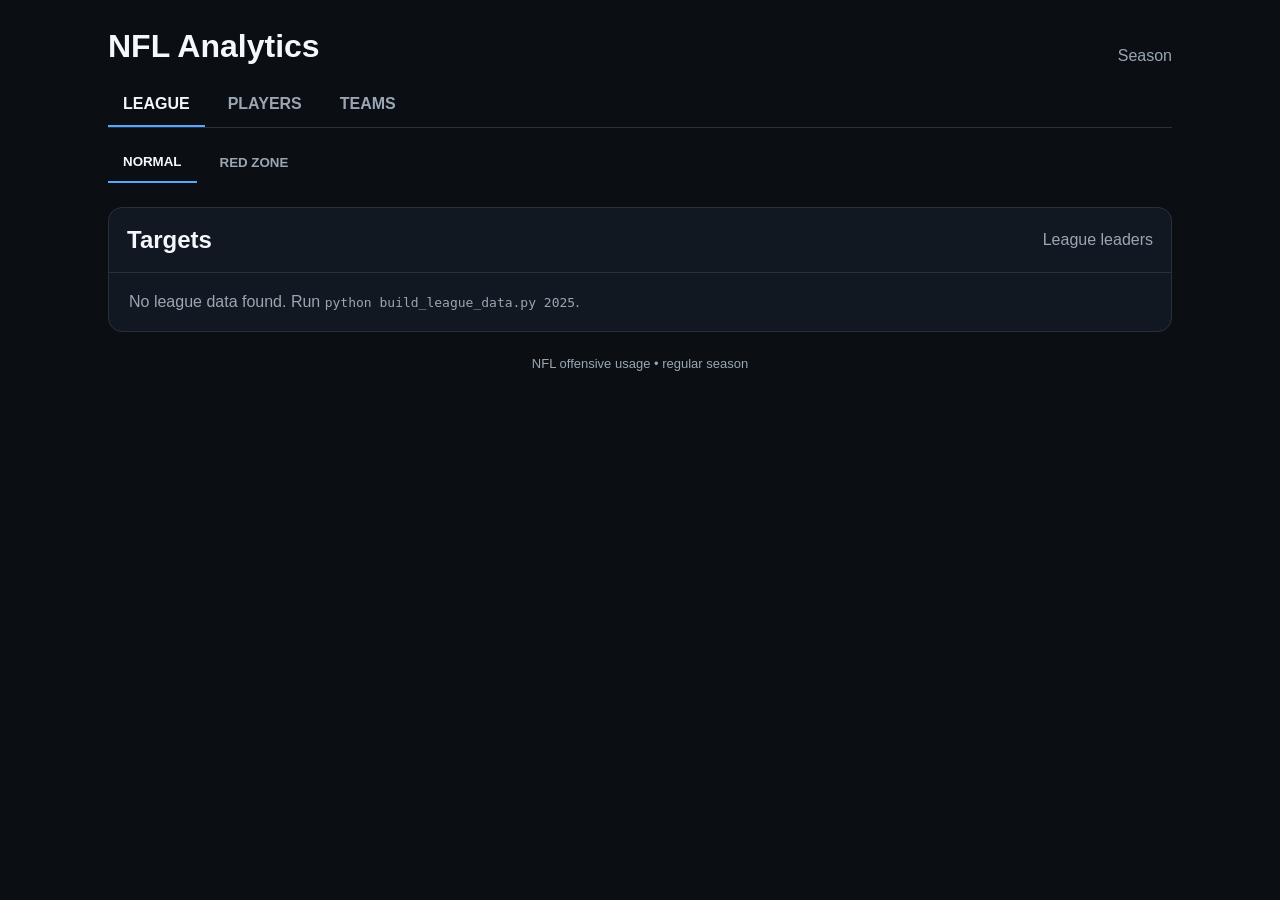
==== index.html @ 1351a9df "Add files via upload" ====
<!doctype html><html><head><meta charset="utf-8"><meta name="viewport" content="width=device-width,initial-scale=1"><meta http-equiv="refresh" content="0; url=league.html"><title>NFL Analytics</title></head><body><p>Opening NFL Analytics…</p><script>location.replace('league.html')</script></body></html>
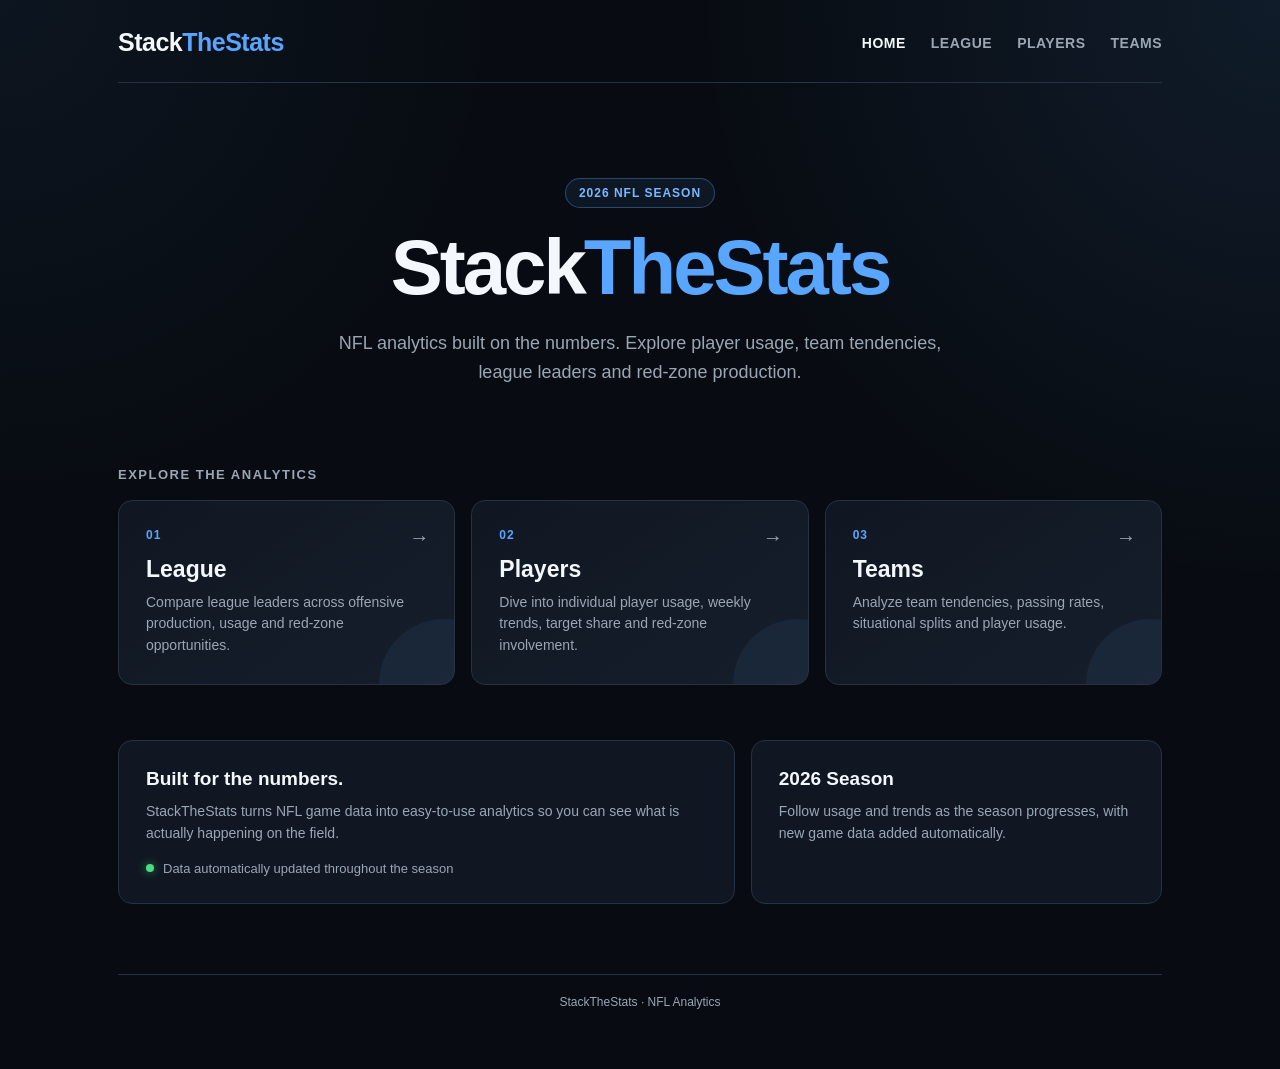
==== commit 53e4b1de: "Update index.html" ====
--- a/index.html
+++ b/index.html
@@ -1 +1,465 @@
-<!doctype html><html><head><meta charset="utf-8"><meta name="viewport" content="width=device-width,initial-scale=1"><meta http-equiv="refresh" content="0; url=league.html"><title>NFL Analytics</title></head><body><p>Opening NFL Analytics…</p><script>location.replace('league.html')</script></body></html>
+<!doctype html>
+<html lang="en">
+
+<head>
+<meta charset="utf-8">
+<meta name="viewport" content="width=device-width, initial-scale=1">
+
+<title>StackTheStats | NFL Analytics</title>
+
+<style>
+:root {
+    --bg: #080c12;
+    --panel: #101722;
+    --panel2: #151e2b;
+    --text: #f4f7fb;
+    --muted: #9aa6b2;
+    --line: #263242;
+    --accent: #58a6ff;
+    --accent2: #79b8ff;
+}
+
+* {
+    box-sizing: border-box;
+}
+
+html {
+    scroll-behavior: smooth;
+}
+
+body {
+    margin: 0;
+    background:
+        radial-gradient(circle at top right, rgba(88,166,255,.10), transparent 35%),
+        radial-gradient(circle at top left, rgba(88,166,255,.06), transparent 30%),
+        var(--bg);
+    color: var(--text);
+    font-family: Arial, Helvetica, sans-serif;
+}
+
+a {
+    color: inherit;
+    text-decoration: none;
+}
+
+.container {
+    max-width: 1100px;
+    margin: 0 auto;
+    padding: 28px 28px 60px;
+}
+
+/* =========================
+   HEADER
+========================= */
+
+.header {
+    display: flex;
+    align-items: center;
+    justify-content: space-between;
+    gap: 25px;
+    padding-bottom: 25px;
+    border-bottom: 1px solid var(--line);
+}
+
+.brand {
+    font-size: 25px;
+    font-weight: 800;
+    letter-spacing: -0.5px;
+}
+
+.brand span {
+    color: var(--accent);
+}
+
+.nav {
+    display: flex;
+    align-items: center;
+    gap: 25px;
+}
+
+.nav a {
+    color: var(--muted);
+    font-size: 14px;
+    font-weight: 700;
+    letter-spacing: .5px;
+    transition: .2s ease;
+}
+
+.nav a:hover,
+.nav a.active {
+    color: var(--text);
+}
+
+/* =========================
+   HERO
+========================= */
+
+.hero {
+    padding: 95px 0 80px;
+    text-align: center;
+}
+
+.hero-badge {
+    display: inline-block;
+    padding: 7px 13px;
+    border: 1px solid rgba(88,166,255,.35);
+    border-radius: 999px;
+    background: rgba(88,166,255,.08);
+    color: var(--accent2);
+    font-size: 12px;
+    font-weight: 700;
+    letter-spacing: 1px;
+    text-transform: uppercase;
+    margin-bottom: 22px;
+}
+
+.hero h1 {
+    margin: 0;
+    font-size: clamp(46px, 8vw, 78px);
+    line-height: .95;
+    letter-spacing: -3px;
+    font-weight: 900;
+}
+
+.hero h1 span {
+    color: var(--accent);
+}
+
+.hero p {
+    max-width: 650px;
+    margin: 25px auto 0;
+    color: var(--muted);
+    font-size: 18px;
+    line-height: 1.6;
+}
+
+/* =========================
+   ANALYTICS CARDS
+========================= */
+
+.section-title {
+    margin: 0 0 18px;
+    font-size: 13px;
+    color: var(--muted);
+    font-weight: 800;
+    letter-spacing: 1.5px;
+    text-transform: uppercase;
+}
+
+.cards {
+    display: grid;
+    grid-template-columns: repeat(3, 1fr);
+    gap: 16px;
+}
+
+.card {
+    position: relative;
+    overflow: hidden;
+    background: linear-gradient(145deg, var(--panel), var(--panel2));
+    border: 1px solid var(--line);
+    border-radius: 14px;
+    padding: 27px;
+    min-height: 185px;
+    transition: transform .2s ease, border-color .2s ease, box-shadow .2s ease;
+}
+
+.card::after {
+    content: "";
+    position: absolute;
+    width: 130px;
+    height: 130px;
+    right: -55px;
+    bottom: -65px;
+    background: var(--accent);
+    opacity: .07;
+    border-radius: 50%;
+}
+
+.card:hover {
+    transform: translateY(-3px);
+    border-color: rgba(88,166,255,.55);
+    box-shadow: 0 12px 35px rgba(0,0,0,.25);
+}
+
+.card-number {
+    color: var(--accent);
+    font-size: 12px;
+    font-weight: 800;
+    letter-spacing: 1px;
+}
+
+.card h2 {
+    margin: 14px 0 9px;
+    font-size: 23px;
+}
+
+.card p {
+    margin: 0;
+    color: var(--muted);
+    font-size: 14px;
+    line-height: 1.55;
+}
+
+.card-arrow {
+    position: absolute;
+    right: 25px;
+    top: 25px;
+    color: var(--muted);
+    font-size: 20px;
+}
+
+/* =========================
+   INFO SECTION
+========================= */
+
+.info {
+    margin-top: 55px;
+    display: grid;
+    grid-template-columns: 1.5fr 1fr;
+    gap: 16px;
+}
+
+.info-card {
+    background: var(--panel);
+    border: 1px solid var(--line);
+    border-radius: 14px;
+    padding: 27px;
+}
+
+.info-card h3 {
+    margin: 0 0 10px;
+    font-size: 19px;
+}
+
+.info-card p {
+    margin: 0;
+    color: var(--muted);
+    font-size: 14px;
+    line-height: 1.6;
+}
+
+.status {
+    display: flex;
+    align-items: center;
+    gap: 9px;
+    margin-top: 16px;
+    color: var(--muted);
+    font-size: 13px;
+}
+
+.status-dot {
+    width: 8px;
+    height: 8px;
+    border-radius: 50%;
+    background: #4ade80;
+    box-shadow: 0 0 10px rgba(74,222,128,.6);
+}
+
+/* =========================
+   FOOTER
+========================= */
+
+.footer {
+    margin-top: 70px;
+    padding-top: 20px;
+    border-top: 1px solid var(--line);
+    color: var(--muted);
+    font-size: 12px;
+    text-align: center;
+}
+
+/* =========================
+   MOBILE
+========================= */
+
+@media (max-width: 750px) {
+
+    .container {
+        padding-left: 22px;
+        padding-right: 22px;
+    }
+
+    .header {
+        flex-direction: column;
+        align-items: flex-start;
+    }
+
+    .nav {
+        width: 100%;
+        justify-content: space-between;
+        gap: 10px;
+    }
+
+    .hero {
+        padding: 70px 0 55px;
+    }
+
+    .hero h1 {
+        letter-spacing: -2px;
+    }
+
+    .hero p {
+        font-size: 16px;
+    }
+
+    .cards {
+        grid-template-columns: 1fr;
+    }
+
+    .info {
+        grid-template-columns: 1fr;
+    }
+}
+</style>
+
+</head>
+
+<body>
+
+<div class="container">
+
+    <header class="header">
+
+        <a href="index.html" class="brand">
+            Stack<span>TheStats</span>
+        </a>
+
+        <nav class="nav">
+            <a href="index.html" class="active">HOME</a>
+            <a href="league.html">LEAGUE</a>
+            <a href="players.html">PLAYERS</a>
+            <a href="teams.html">TEAMS</a>
+        </nav>
+
+    </header>
+
+
+    <main>
+
+        <section class="hero">
+
+            <div class="hero-badge">
+                2026 NFL Season
+            </div>
+
+            <h1>
+                Stack<span>TheStats</span>
+            </h1>
+
+            <p>
+                NFL analytics built on the numbers.
+                Explore player usage, team tendencies,
+                league leaders and red-zone production.
+            </p>
+
+        </section>
+
+
+        <section>
+
+            <div class="section-title">
+                Explore the Analytics
+            </div>
+
+            <div class="cards">
+
+                <a href="league.html" class="card">
+
+                    <div class="card-number">01</div>
+
+                    <div class="card-arrow">→</div>
+
+                    <h2>League</h2>
+
+                    <p>
+                        Compare league leaders across
+                        offensive production, usage and
+                        red-zone opportunities.
+                    </p>
+
+                </a>
+
+
+                <a href="players.html" class="card">
+
+                    <div class="card-number">02</div>
+
+                    <div class="card-arrow">→</div>
+
+                    <h2>Players</h2>
+
+                    <p>
+                        Dive into individual player usage,
+                        weekly trends, target share and
+                        red-zone involvement.
+                    </p>
+
+                </a>
+
+
+                <a href="teams.html" class="card">
+
+                    <div class="card-number">03</div>
+
+                    <div class="card-arrow">→</div>
+
+                    <h2>Teams</h2>
+
+                    <p>
+                        Analyze team tendencies, passing
+                        rates, situational splits and
+                        player usage.
+                    </p>
+
+                </a>
+
+            </div>
+
+        </section>
+
+
+        <section class="info">
+
+            <div class="info-card">
+
+                <h3>Built for the numbers.</h3>
+
+                <p>
+                    StackTheStats turns NFL game data into
+                    easy-to-use analytics so you can see
+                    what is actually happening on the field.
+                </p>
+
+                <div class="status">
+                    <div class="status-dot"></div>
+                    Data automatically updated throughout the season
+                </div>
+
+            </div>
+
+
+            <div class="info-card">
+
+                <h3>2026 Season</h3>
+
+                <p>
+                    Follow usage and trends as the season
+                    progresses, with new game data added
+                    automatically.
+                </p>
+
+            </div>
+
+        </section>
+
+    </main>
+
+
+    <footer class="footer">
+        StackTheStats · NFL Analytics
+    </footer>
+
+</div>
+
+</body>
+</html>
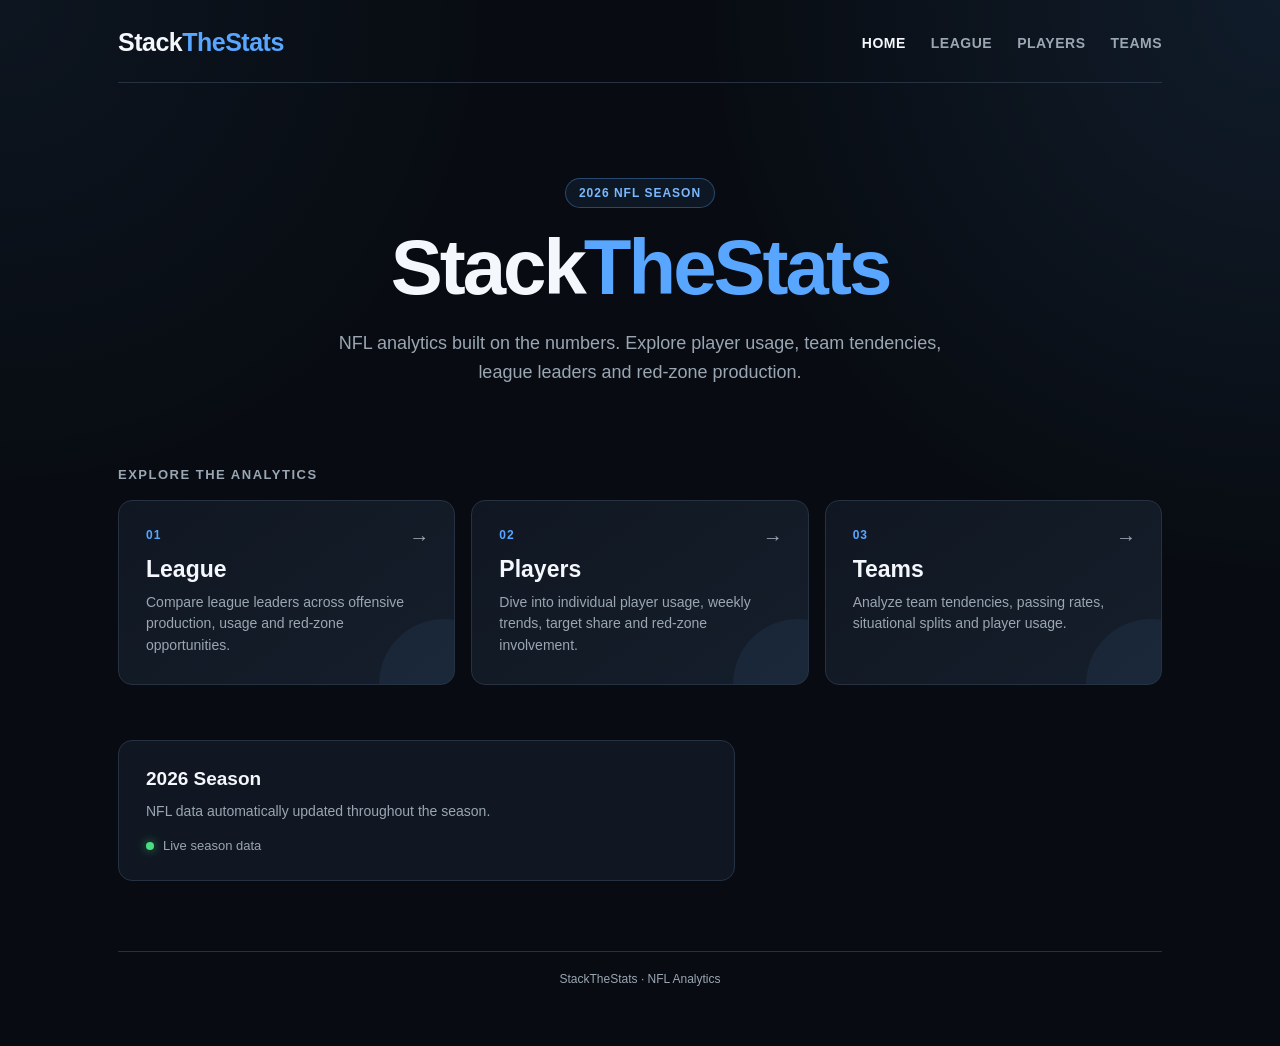
==== commit d8783d50: "Update index.html" ====
--- a/index.html
+++ b/index.html
@@ -420,38 +420,23 @@
 
         <section class="info">
 
-            <div class="info-card">
-
-                <h3>Built for the numbers.</h3>
-
-                <p>
-                    StackTheStats turns NFL game data into
-                    easy-to-use analytics so you can see
-                    what is actually happening on the field.
-                </p>
-
-                <div class="status">
-                    <div class="status-dot"></div>
-                    Data automatically updated throughout the season
-                </div>
-
-            </div>
-
-
-            <div class="info-card">
-
-                <h3>2026 Season</h3>
-
-                <p>
-                    Follow usage and trends as the season
-                    progresses, with new game data added
-                    automatically.
-                </p>
-
-            </div>
-
-        </section>
-
+    <div class="info-card">
+
+        <h3>2026 Season</h3>
+
+        <p>
+            NFL data automatically updated throughout the season.
+        </p>
+
+        <div class="status">
+            <div class="status-dot"></div>
+            Live season data
+        </div>
+
+    </div>
+
+</section>
+        
     </main>
 
 
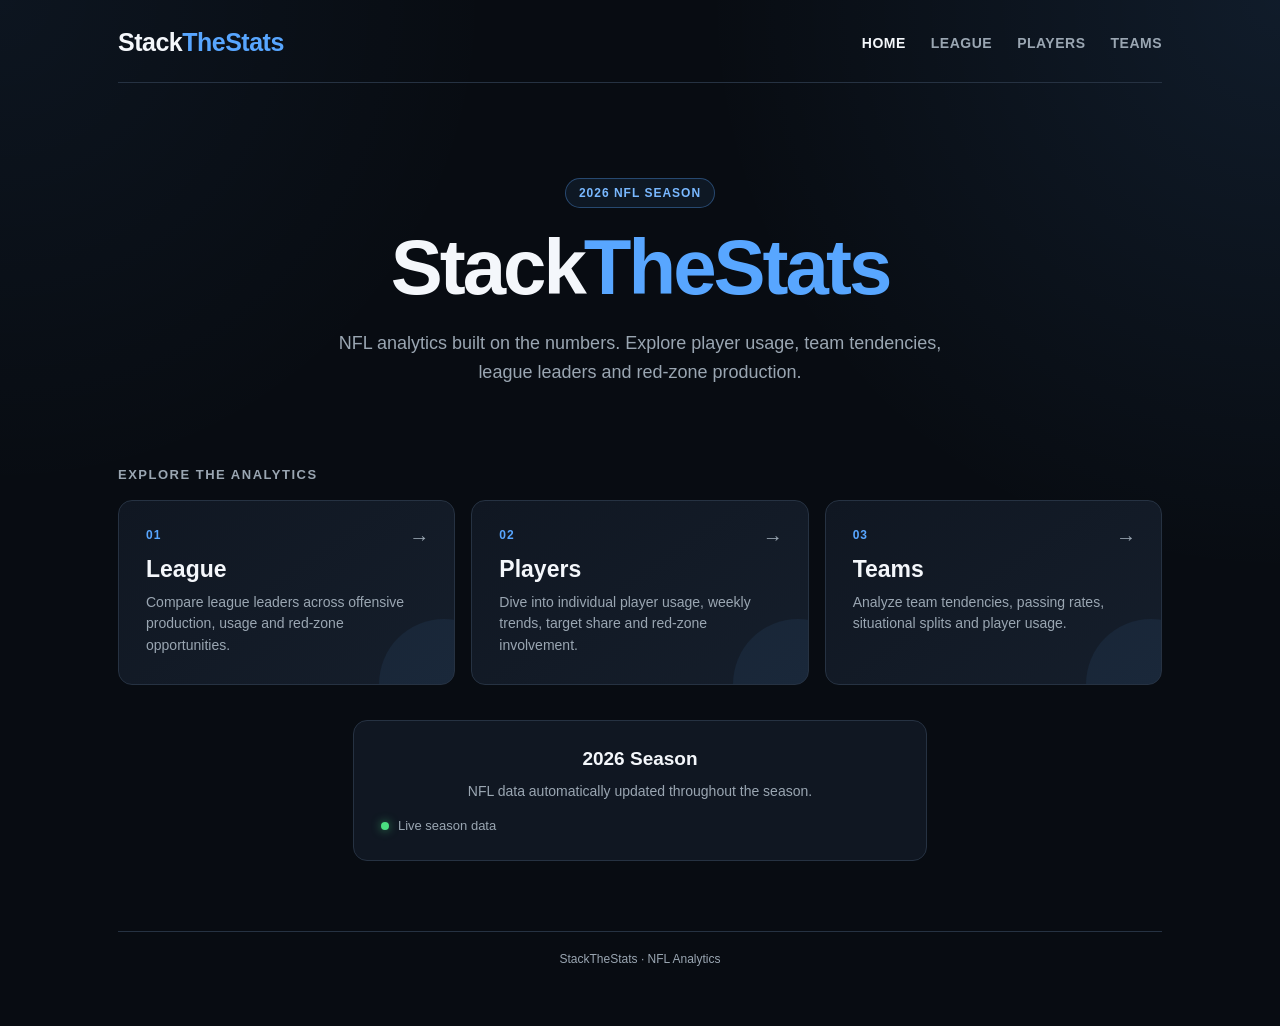
==== commit 29516e74: "Update index.html" ====
--- a/index.html
+++ b/index.html
@@ -213,10 +213,14 @@
 ========================= */
 
 .info {
-    margin-top: 55px;
-    display: grid;
-    grid-template-columns: 1.5fr 1fr;
-    gap: 16px;
+    margin-top: 35px;
+    display: flex;
+    justify-content: center;
+}
+
+.info-card {
+    width: 55%;
+    text-align: center;
 }
 
 .info-card {
